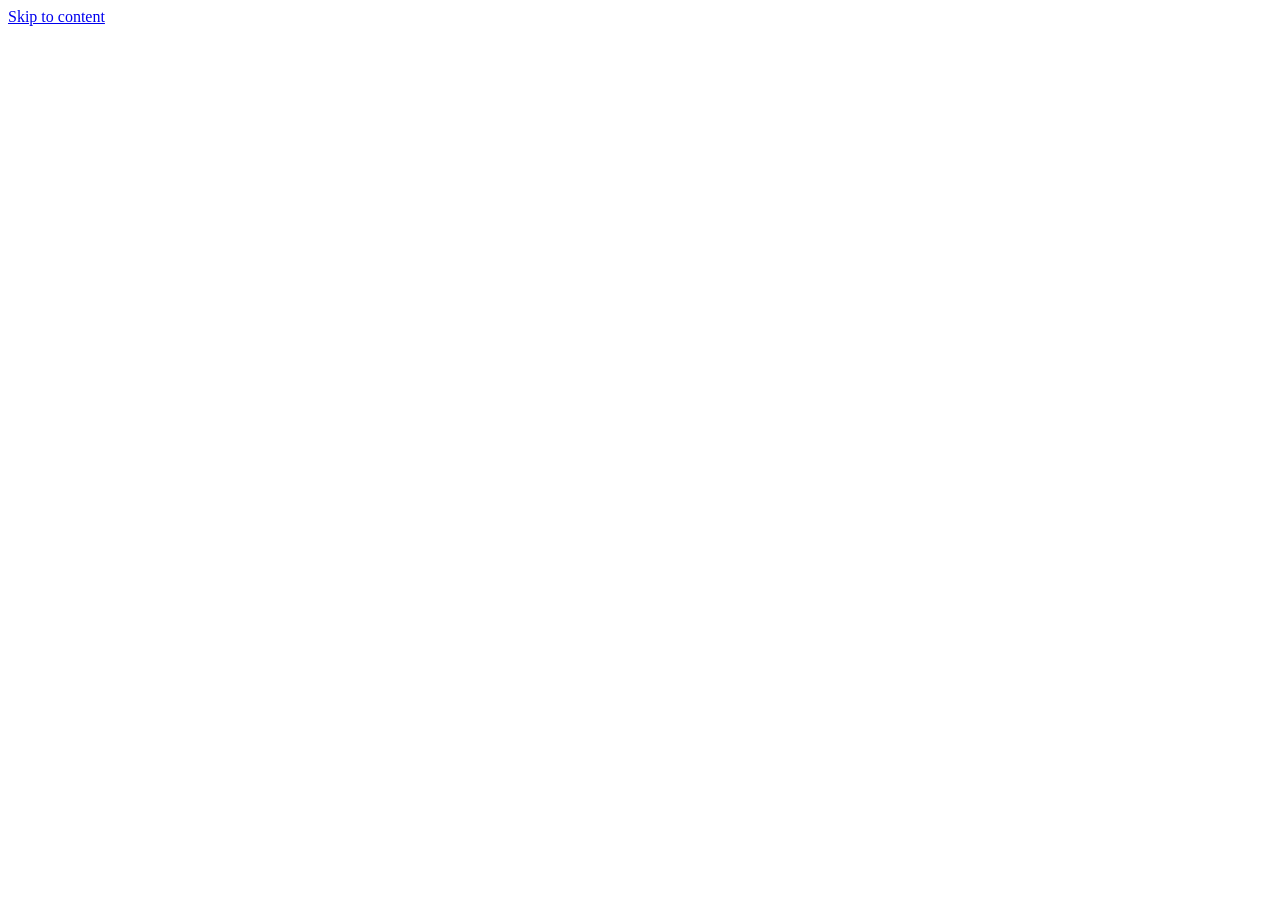
==== index.html @ ca54e582 "Add files via upload" ====
<!doctype html>
<html lang="en">
  <head>
    <meta charset="utf-8">
    <meta name="viewport" content="width=device-width, initial-scale=1">
    <meta name="description" content="Personal academic homepage — a draft to make your own.">
    <meta name="theme-color" content="#fbfcfb">
    <meta property="og:title" content="Your Name · Academic Homepage">
    <meta property="og:description" content="Personal academic homepage — a draft to make your own.">
    <meta property="og:type" content="website">
    <title>Your Name · Academic Homepage</title>
    <link rel="icon" href="assets/images/favicon.svg" type="image/svg+xml">
    <link rel="stylesheet" href="assets/styles.css">
    <script src="site-data.js" defer></script>
    <script src="assets/main.js" defer></script>
  </head>
  <body data-page="home">
    <a class="skip-link" href="#main-content">Skip to content</a>
    <header class="site-header" id="site-header"></header>
    <div class="page-layout">
      <aside class="profile" id="profile" aria-label="Personal profile"></aside>
      <main id="main-content" tabindex="-1"></main>
    </div>
    <footer class="site-footer" id="site-footer"></footer>
    <noscript><p class="noscript-notice">请启用 JavaScript 以显示主页内容。个人信息保存在 site-data.js 中。</p></noscript>
  </body>
</html>
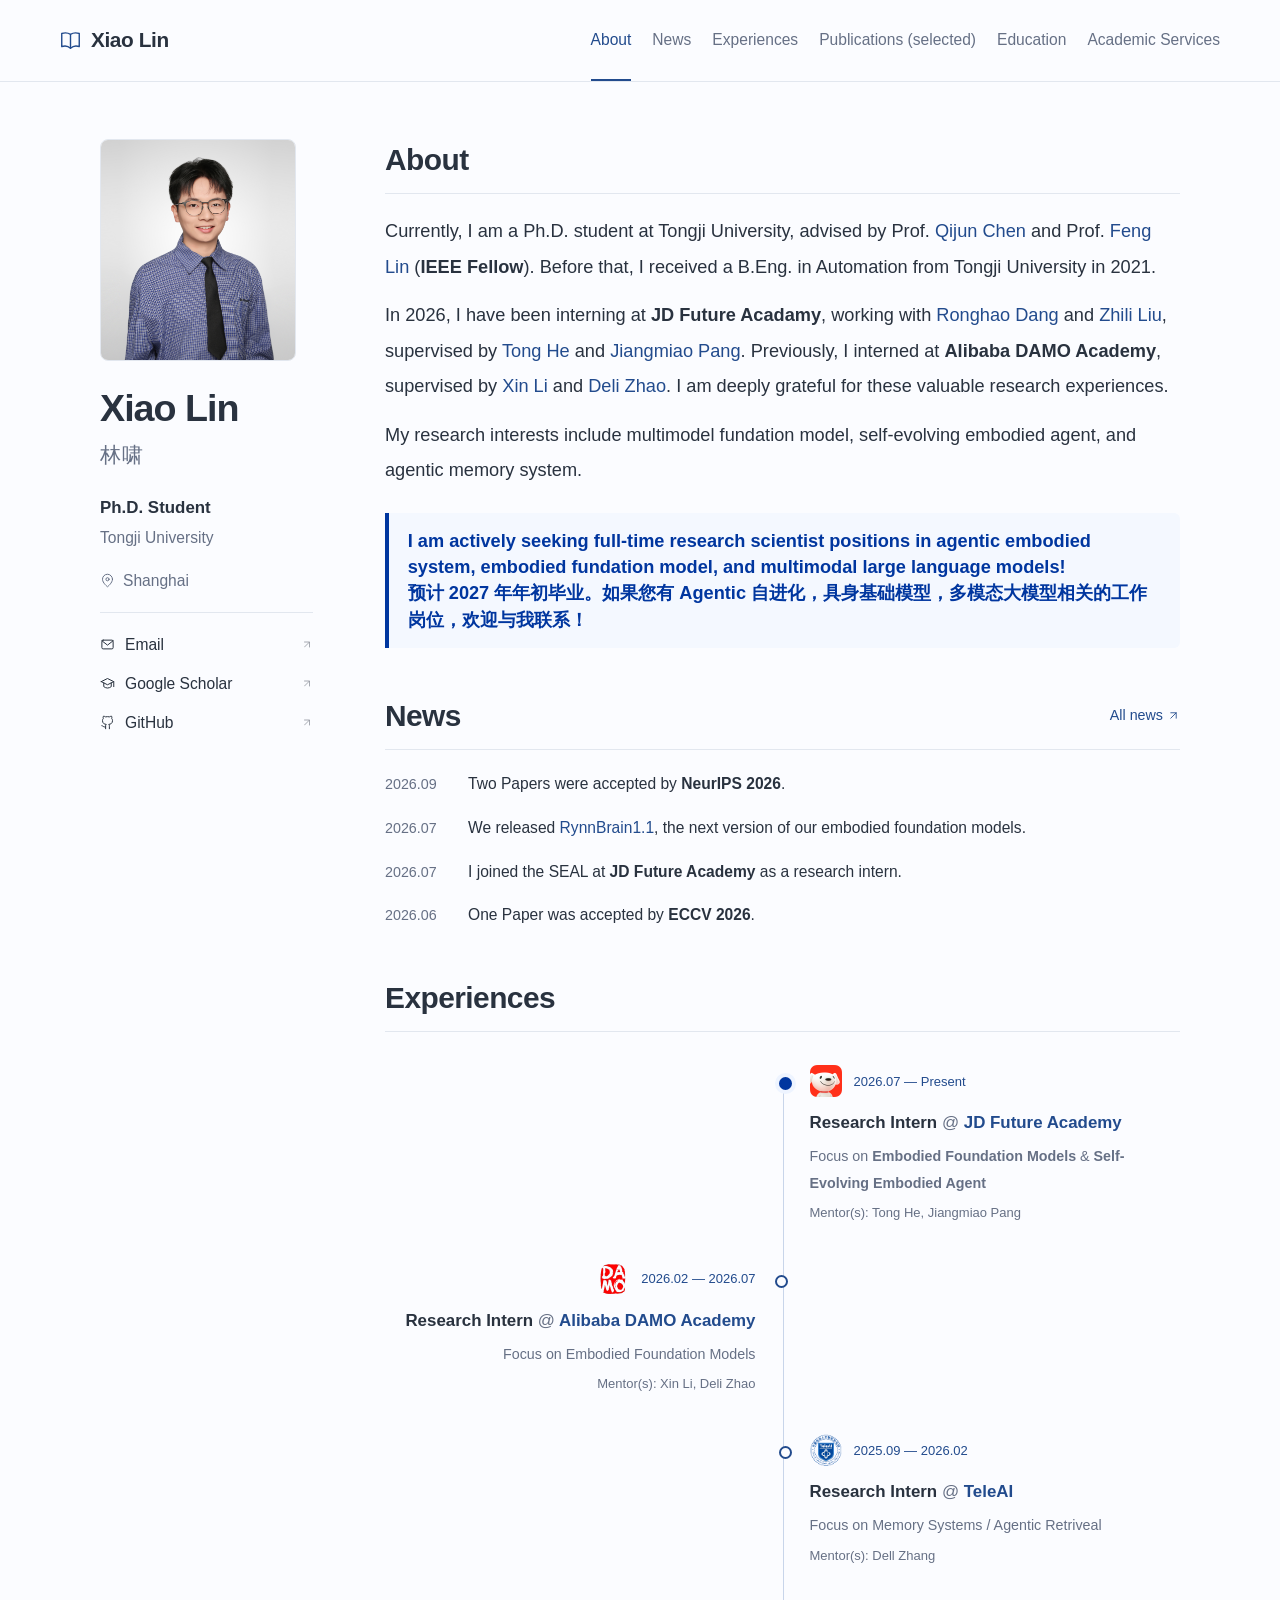
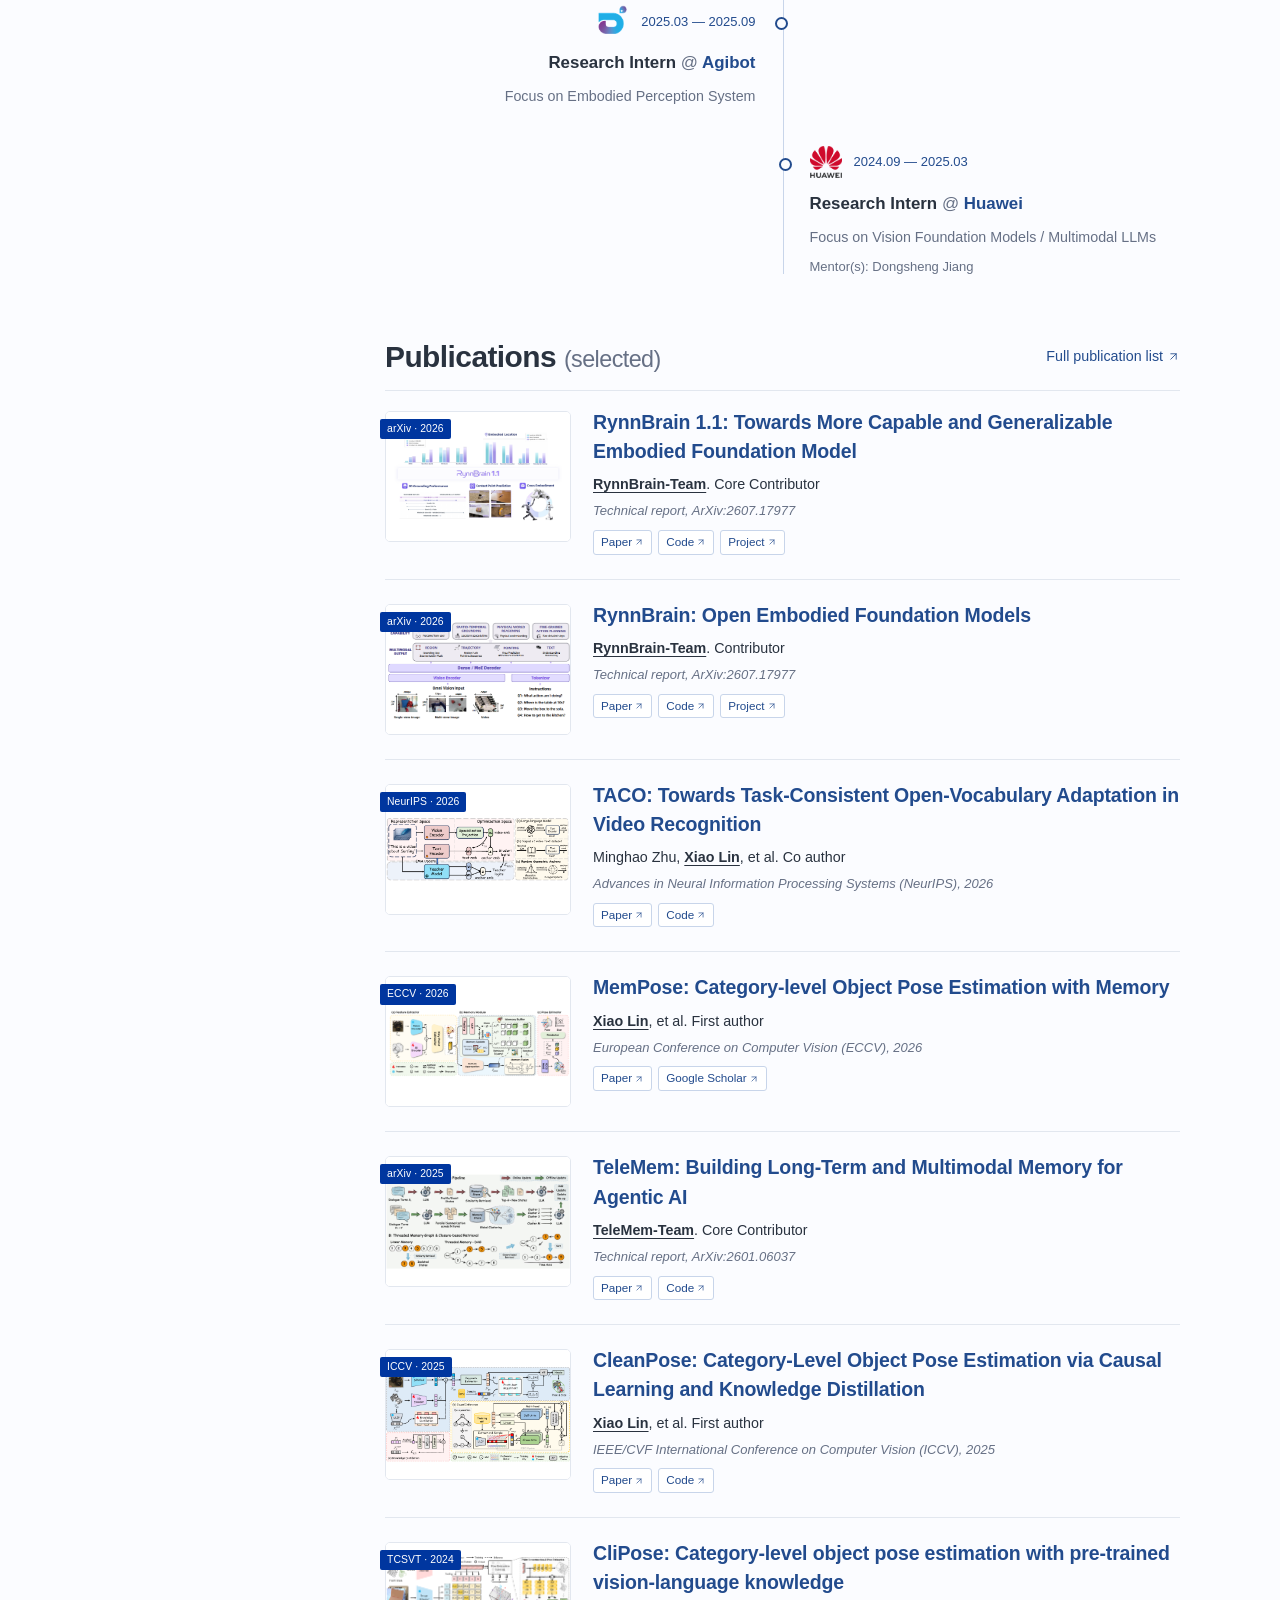
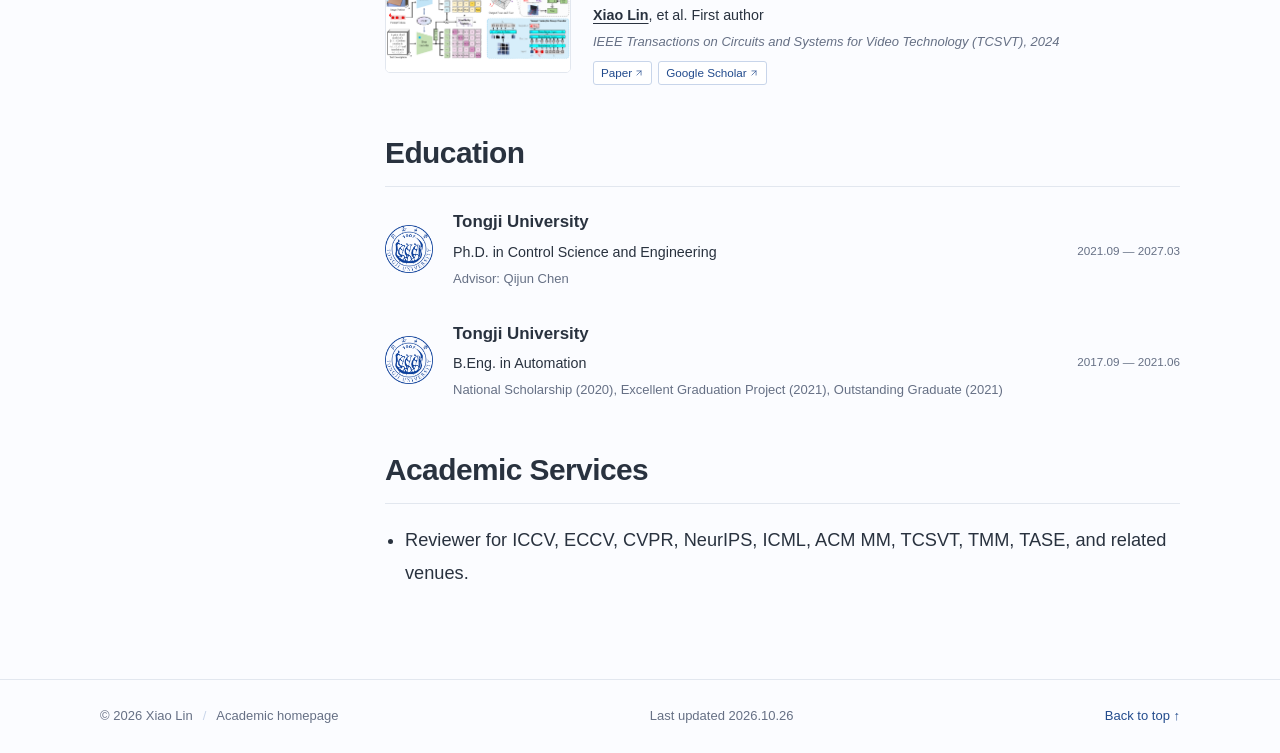
==== commit bed710f5: "Update personal homepage content, assets, and blue theme" ====
--- a/index.html
+++ b/index.html
@@ -4,12 +4,12 @@
     <meta charset="utf-8">
     <meta name="viewport" content="width=device-width, initial-scale=1">
     <meta name="description" content="Personal academic homepage — a draft to make your own.">
-    <meta name="theme-color" content="#fbfcfb">
+    <meta name="theme-color" content="#fbfcff">
     <meta property="og:title" content="Your Name · Academic Homepage">
     <meta property="og:description" content="Personal academic homepage — a draft to make your own.">
     <meta property="og:type" content="website">
     <title>Your Name · Academic Homepage</title>
-    <link rel="icon" href="assets/images/favicon.svg" type="image/svg+xml">
+    <link rel="icon" href="assets/images/favicon.svg?v=xl-blue" type="image/svg+xml">
     <link rel="stylesheet" href="assets/styles.css">
     <script src="site-data.js" defer></script>
     <script src="assets/main.js" defer></script>
--- a/assets/styles.css
+++ b/assets/styles.css
@@ -0,0 +1,276 @@
+:root {
+  --font-scale: 1.30;
+  --font-family: "Trebuchet MS", Helvetica, sans-serif;
+  --education-logo-size: 48px;
+  --experience-logo-size: 32px;
+  --background: #fbfcff;
+  --surface: #ffffff;
+  --text: #29323f;
+  --muted: #667085;
+  --accent: #224b8d;
+  --accent-strong: #00369f;
+  --accent-light: #eef4ff;
+  --accent-border: #c8d5ea;
+  --notice-background: #f4f8ff;
+  --placeholder-background: #f1f4f9;
+  --selection-background: #dce8ff;
+  --border: #e2e7ef;
+  --mono: Monaco, Consolas, "Lucida Console", monospace;
+}
+
+* { box-sizing: border-box; }
+html { font-size: calc(100% * var(--font-scale)); scroll-behavior: smooth; scroll-padding-top: 106px; }
+body {
+  margin: 0;
+  background: var(--background);
+  color: var(--text);
+  font-family: var(--font-family);
+  font-size: 0.875rem;
+  line-height: 1.75;
+  -webkit-font-smoothing: antialiased;
+}
+a { color: var(--accent); text-decoration: none; text-underline-offset: 4px; }
+a:hover { color: var(--accent-strong); text-decoration: underline; }
+button { font: inherit; }
+button, a { -webkit-tap-highlight-color: transparent; }
+:focus-visible { outline: 2px solid var(--accent); outline-offset: 5px; border-radius: 3px; }
+::selection { background: var(--selection-background); }
+[hidden] { display: none !important; }
+img { display: block; width: 100%; }
+p, h1, h2, h3 { margin-top: 0; }
+.icon { width: 18px; height: 18px; flex-shrink: 0; vertical-align: middle; }
+.sr-only { position: absolute; width: 1px; height: 1px; padding: 0; margin: -1px; overflow: hidden; clip: rect(0, 0, 0, 0); white-space: nowrap; border: 0; }
+.skip-link { position: fixed; top: -70px; left: 20px; padding: 10px 20px; background: var(--accent); color: white; z-index: 100; }
+.skip-link:hover { background: var(--accent-strong); color: white; }
+.skip-link:focus { top: 12px; }
+
+.site-header { position: sticky; top: 0; z-index: 20; background: rgba(251, 252, 255, .97); border-bottom: 1px solid var(--border); }
+.header-inner { max-width: 1240px; min-height: 76px; padding: 0 40px; margin: auto; display: flex; align-items: center; justify-content: space-between; gap: 24px; }
+.wordmark { display: flex; align-items: center; gap: 10px; font-weight: 650; font-size: 1rem; letter-spacing: -.4px; color: var(--text); flex-shrink: 0; }
+.wordmark .icon { width: 21px; height: 21px; color: var(--accent); }
+.wordmark:hover { text-decoration: none; color: var(--accent); }
+.navigation { display: flex; align-items: center; gap: 21px; }
+.navigation a { color: var(--muted); font-size: 0.75rem; white-space: nowrap; padding: 26px 0; border-bottom: 2px solid transparent; transition: color .15s; }
+.navigation a:hover, .navigation a[aria-current] { color: var(--accent); text-decoration: none; }
+.navigation a[aria-current] { border-bottom-color: var(--accent); }
+.menu-toggle { display: none; border: 1px solid var(--border); background: var(--surface); padding: 9px; border-radius: 5px; cursor: pointer; color: var(--text); }
+
+.page-layout { max-width: 1160px; padding: 57px 40px 90px; margin: auto; display: grid; grid-template-columns: 213px minmax(0, 1fr); gap: 72px; min-height: calc(100vh - 165px); }
+.profile { position: sticky; top: 115px; align-self: start; min-width: 0; }
+.portrait { width: 196px; aspect-ratio: 1 / 1.13; margin-bottom: 25px; border: 1px solid var(--border); border-radius: 8px; overflow: hidden; background: var(--placeholder-background); }
+.portrait img { height: 100%; object-fit: cover; }
+.portrait .image-fallback { height: 100%; display: flex; flex-direction: column; align-items: center; justify-content: center; color: var(--muted); background: radial-gradient(ellipse at 50% 30%, var(--background), var(--accent-light)); }
+.portrait .icon { height: 72px; width: 72px; stroke-width: .65; margin-bottom: 20px; }
+.portrait .image-fallback span { font: 0.5625rem var(--font-family); letter-spacing: 2px; }
+.portrait .image-fallback small { margin-top: 7px; font-size: 0.625rem; color: var(--muted); }
+.profile-name { font-size: 1.8125rem; line-height: 1.2; font-weight: 650; letter-spacing: -1px; margin-bottom: 6px; overflow-wrap: anywhere; }
+.profile-native { font-size: 1rem; color: var(--muted); margin-bottom: 20px; letter-spacing: 1px; }
+.profile-role { font-size: 0.8125rem; font-weight: 600; margin-bottom: 1px; }
+.profile-affiliation { font-size: 0.75rem; color: var(--muted); margin-bottom: 16px; }
+.profile-bio { color: var(--muted); font-size: 0.75rem; line-height: 1.85; margin-bottom: 17px; }
+.profile-location { display: flex; gap: 8px; align-items: center; color: var(--muted); font-size: 0.75rem; margin-bottom: 17px; }
+.profile-location .icon { width: 15px; height: 15px; }
+.profile-links { border-top: 1px solid var(--border); padding-top: 13px; display: grid; gap: 2px; }
+.profile-link { display: flex; gap: 10px; align-items: center; padding: 5px 0; color: var(--text); font-size: 0.75rem; }
+.profile-link .icon { width: 15px; height: 15px; }
+.profile-link .icon:last-child { margin-left: auto; width: 12px; opacity: .5; }
+.unconfigured { color: var(--muted); cursor: default; }
+.draft-label { display: flex; align-items: center; gap: 7px; margin-top: 26px; font: 0.5625rem var(--font-family); letter-spacing: 1.2px; color: var(--muted); }
+.draft-label > span { height: 5px; width: 5px; background: var(--accent-border); border-radius: 50%; }
+
+#main-content { min-width: 0; overflow-wrap: anywhere; }
+.content-section { margin-bottom: 47px; }
+.content-section:last-child { margin-bottom: 0; }
+.eyebrow { font: 0.625rem var(--font-family); text-transform: uppercase; letter-spacing: 1.8px; color: var(--muted); margin-bottom: 11px; }
+h1 { font-size: 2.125rem; line-height: 1.25; font-weight: 600; letter-spacing: -1.1px; margin-bottom: 25px; }
+.heading-period { color: var(--accent); }
+.about-copy p { font-size: 0.875rem; line-height: 1.95; margin-bottom: 13px; }
+.about-copy strong { color: var(--text); font-weight: 600; }
+.research-interests { margin-top: 22px; }
+.interest-label { display: block; color: var(--muted); font-size: 0.6875rem; margin-bottom: 9px; }
+.interest-tags { display: flex; flex-wrap: wrap; gap: 7px; }
+.interest-tags > span { background: var(--accent-light); color: var(--accent); border: 1px solid var(--accent-border); border-radius: 4px; padding: 3px 10px; font-size: 0.6875rem; }
+.draft-note { margin-top: 26px; border-left: 2px solid var(--accent-border); background: var(--notice-background); display: flex; gap: 12px; padding: 12px 15px; border-radius: 0 5px 5px 0; }
+.note-mark { display: grid; place-items: center; flex: 0 0 16px; height: 16px; border: 1px solid var(--accent); border-radius: 50%; color: var(--accent); font: 0.6875rem Georgia, serif; margin-top: 3px; }
+.draft-note p { font-size: 0.6875rem; line-height: 1.9; color: var(--accent); margin: 0; }
+.draft-note p > span { color: var(--muted); }
+code { font-family: var(--mono); font-size: .94em; }
+.personal-notice { margin-top: 24px; padding: 0.72rem 0.9rem; border-left: 4px solid var(--accent-strong); border-radius: 0 6px 6px 0; background: var(--notice-background); color: var(--accent-strong); font-weight: 700; line-height: 1.45; white-space: pre-line; }
+.section-heading { display: flex; flex-wrap: wrap; align-items: center; justify-content: space-between; gap: 8px 16px; border-bottom: 1px solid var(--border); padding-bottom: 12px; margin-bottom: 20px; }
+h2, .section-heading h1 { font-size: 1.4375rem; line-height: 1.4; font-weight: 600; letter-spacing: -.55px; margin-bottom: 0; }
+.heading-qualifier { color: var(--muted); font-size: .78em; font-weight: 400; white-space: nowrap; }
+.text-link { display: inline-flex; align-items: center; gap: 4px; font-size: 0.6875rem; font-weight: 500; }
+.text-link .icon { width: 13px; height: 13px; }
+.all-news { flex-shrink: 0; }
+.full-publications { flex-shrink: 0; margin-left: auto; white-space: nowrap; }
+.edit-guide { color: var(--muted); font-size: 0.6875rem; margin-top: -7px; margin-bottom: 22px; }
+.placeholder-badge { display: inline-block; font-size: 0.5625rem; font-weight: 400; border: 1px solid var(--border); background: var(--placeholder-background); color: var(--muted); border-radius: 3px; line-height: 1.6; padding: 1px 5px; white-space: nowrap; vertical-align: 1px; }
+
+.news-list { list-style: none; margin: 0; padding: 0; display: grid; gap: 15px; }
+.news-item { display: grid; grid-template-columns: 65px minmax(0, 1fr); gap: 18px; align-items: baseline; }
+.news-item time { font: 0.6875rem var(--font-family); color: var(--muted); padding-top: 3px; }
+.news-text { font-size: 0.75rem; line-height: 1.85; }
+.news-text .placeholder-badge { margin-right: 8px; }
+
+.publication-contribution-note { margin: 0 0 18px; color: var(--muted); font-size: 0.6875rem; line-height: 1.6; }
+.paper-list { display: grid; gap: 24px; }
+.paper { display: grid; grid-template-columns: 186px minmax(0, 1fr); align-items: start; gap: 22px; }
+.paper + .paper { border-top: 1px solid var(--border); padding-top: 24px; }
+.paper-visual { position: relative; }
+.paper-image-link { display: block; border-radius: 5px; }
+.paper-image-link:hover { text-decoration: none; }
+.paper-image { width: 100%; aspect-ratio: 1.42; background: var(--placeholder-background); border: 1px solid var(--border); border-radius: 5px; overflow: hidden; }
+.paper-image img { height: 100%; object-fit: contain; background: white; }
+.paper-image .image-fallback { height: 100%; display: flex; align-items: center; justify-content: center; flex-direction: column; color: var(--muted); }
+.paper-image .icon { width: 43px; height: 43px; stroke-width: .8; margin-bottom: 11px; }
+.paper-image .image-fallback span { font: 0.4375rem var(--font-family); letter-spacing: 1.1px; }
+.paper-image .image-fallback small { font-size: 0.5625rem; color: var(--muted); margin-top: 5px; }
+.paper-badge { position: absolute; top: 8px; left: -5px; max-width: calc(100% - 5px); padding: 1px 7px; background: var(--accent-strong); color: white; border-radius: 2px; font-size: 0.5rem; letter-spacing: .1px; pointer-events: none; }
+.paper h3 { font-size: 0.9375rem; font-weight: 600; letter-spacing: -.15px; line-height: 1.5; margin: -3px 0 6px; }
+.paper h3 > span { color: var(--accent); }
+.paper-authors { font-size: 0.6875rem; margin-bottom: 3px; }
+.paper-authors strong { font-weight: 600; text-decoration: underline; text-underline-offset: 3px; }
+.paper-venue { font-size: 0.625rem; font-style: italic; color: var(--muted); margin-bottom: 7px; }
+.paper-note { color: #a26b2d; font-style: normal; font-weight: 600; margin-left: 8px; }
+.paper-description { font-size: 0.6875rem; color: var(--muted); line-height: 1.8; margin-bottom: 10px; }
+.paper-links { display: flex; align-items: center; flex-wrap: wrap; gap: 6px; }
+.paper-link { display: inline-flex; align-items: center; gap: 2px; font-size: 0.5625rem; border: 1px solid var(--accent-border); padding: 1px 7px; border-radius: 3px; background: var(--surface); }
+.paper-link .icon { width: 10px; height: 10px; }
+a.paper-link:hover { background: var(--accent-light); text-decoration: none; border-color: var(--accent); }
+.paper-links .placeholder-badge { margin-left: 2px; }
+
+.education-list { display: grid; gap: 28px; }
+.education-item { display: grid; grid-template-columns: var(--education-logo-size) minmax(0, 1fr) auto; gap: 16px 20px; align-items: center; }
+.organization-logo { height: var(--education-logo-size); width: var(--education-logo-size); display: grid; place-items: center; flex-shrink: 0; }
+.organization-logo img { height: 100%; object-fit: contain; }
+.organization-logo .image-fallback { display: grid; place-items: center; width: 100%; height: 100%; border: 1px solid var(--border); border-radius: 7px; background: var(--placeholder-background); font: 0.625rem var(--font-family); color: var(--accent); letter-spacing: .5px; }
+.education-details h3 { font-size: 0.8125rem; font-weight: 600; margin: 0 0 3px; }
+.education-details p { font-size: 0.6875rem; margin: 0; }
+.education-details .education-description { color: var(--muted); font-size: 0.625rem; margin-top: 3px; }
+.education-meta { display: flex; flex-direction: column; align-items: end; gap: 7px; padding-top: 3px; font: 0.5625rem var(--font-family); color: var(--muted); }
+
+.timeline { position: relative; margin-top: 29px; padding: 4px 0 2px; }
+.timeline::before { content: ""; position: absolute; top: calc(var(--experience-logo-size) / 2 + 4px); bottom: 15px; width: 1px; left: 50%; background: var(--accent-border); }
+.timeline-item { position: relative; width: 50%; padding: 0 27px 30px 0; text-align: right; }
+.timeline-item:nth-child(odd) { margin-left: 50%; padding: 0 0 30px 27px; text-align: left; }
+.timeline-item:last-child { padding-bottom: 0; }
+.timeline-item::before { content: ""; position: absolute; top: calc(var(--experience-logo-size) / 2 - 4px); width: 9px; height: 9px; border-radius: 50%; background: var(--background); border: 2px solid var(--accent); right: -5px; }
+.timeline-item:nth-child(odd)::before { right: auto; left: -4px; }
+.timeline-item:first-child::before { background: var(--accent-strong); border-color: var(--accent-strong); box-shadow: 0 0 0 4px var(--accent-light); }
+.timeline-meta { display: flex; flex-wrap: wrap; align-items: center; justify-content: flex-end; gap: 10px 12px; margin-bottom: 12px; color: var(--accent); font: 0.625rem var(--font-family); }
+.timeline-item:nth-child(odd) .timeline-meta { justify-content: flex-start; }
+.timeline-meta .organization-logo { width: var(--experience-logo-size); height: var(--experience-logo-size); }
+.timeline-item h3 { font-size: 0.8125rem; line-height: 1.6; font-weight: 600; margin-bottom: 7px; }
+.organization-name { color: var(--accent); }
+.at-sign { color: var(--muted); font-weight: 400; }
+.timeline-description { font-size: 0.6875rem; color: var(--muted); line-height: 1.85; margin-bottom: 6px; }
+.timeline-mentors { font-size: 0.625rem; color: var(--muted); margin-bottom: 8px; }
+.service-list { margin: 0; padding-left: 20px; list-style: disc; font-size: 0.875rem; line-height: 1.8; }
+.service-list li + li { margin-top: 8px; }
+.service-list .placeholder-badge { margin-left: 9px; }
+
+.archive-intro { margin-bottom: 38px; }
+.back-link { margin: 0 0 38px; }
+.archive-intro h1 { margin-bottom: 12px; }
+.archive-summary { color: var(--muted); font-size: 0.75rem; margin-bottom: 24px; }
+.archive-summary > span { margin: 0 10px; }
+.archive-year { margin-bottom: 38px; }
+.archive-year h2 { font-size: 1.3125rem; }
+.archive-year .news-list { gap: 19px; }
+.year-count { font: 0.625rem var(--font-family); color: var(--muted); }
+.empty-state { border: 1px dashed var(--border); padding: 30px; text-align: center; color: var(--muted); }
+.configuration-error { border: 1px solid var(--border); border-radius: 6px; padding: 24px; background: var(--surface); }
+.configuration-error h1 { font-size: 1.5rem; }
+.site-footer { border-top: 1px solid var(--border); }
+.footer-inner { max-width: 1160px; padding: 25px 40px; margin: auto; display: flex; align-items: center; justify-content: space-between; gap: 20px; color: var(--muted); font-size: 0.625rem; }
+.footer-divider { color: var(--accent-border); margin: 0 10px; }
+.footer-inner .text-link { font-size: 0.625rem; }
+.noscript-notice { margin: 30px auto; padding: 20px; max-width: 600px; border: 1px solid var(--border); }
+
+@media (max-width: 1100px) {
+  .header-inner { min-height: 68px; padding-inline: 30px; }
+  .menu-toggle { display: flex; }
+  .navigation { display: none; position: absolute; top: 67px; right: 30px; left: 30px; padding: 12px; background: var(--surface); border: 1px solid var(--border); border-radius: 0 0 6px 6px; box-shadow: 0 12px 24px #29323f0a; grid-template-columns: repeat(2, minmax(0, 1fr)); gap: 2px; }
+  .navigation.is-open { display: grid; }
+  .navigation a { padding: 10px 12px; border: 0; border-radius: 3px; }
+  .navigation a[aria-current] { background: var(--accent-light); }
+  .page-layout { gap: 42px; padding-inline: 30px; grid-template-columns: 195px minmax(0, 1fr); }
+  .portrait { width: 180px; }
+  .paper { grid-template-columns: 160px minmax(0, 1fr); gap: 18px; }
+  .education-item { grid-template-columns: var(--education-logo-size) minmax(0, 1fr); gap: 4px 16px; }
+  .education-item > .organization-logo { grid-row: span 2; }
+  .education-meta { grid-column: 2; flex-direction: row; flex-wrap: wrap; align-items: center; padding-top: 0; }
+}
+
+@media (max-width: 760px) {
+  html { scroll-padding-top: 90px; }
+  .header-inner { padding-inline: 22px; min-height: 62px; }
+  .navigation { top: 61px; left: 22px; right: 22px; }
+  .page-layout { display: block; padding: 32px 22px 55px; max-width: 650px; }
+  .profile { position: static; display: grid; grid-template-columns: 108px minmax(0, 1fr); gap: 0 22px; padding-bottom: 29px; margin-bottom: 34px; border-bottom: 1px solid var(--border); }
+  .portrait { width: 108px; margin-bottom: 0; grid-column: 1; grid-row: 1; }
+  .portrait .icon { width: 43px; height: 43px; margin-bottom: 9px; }
+  .portrait .image-fallback span { font-size: 0.4375rem; letter-spacing: 1px; }
+  .portrait .image-fallback small { display: none; }
+  .profile-identity { grid-column: 2; grid-row: 1; align-self: center; }
+  .profile-name { font-size: 1.5625rem; }
+  .profile-native { font-size: 0.8125rem; margin-bottom: 12px; }
+  .profile-role { font-size: 0.6875rem; }
+  .profile-affiliation { font-size: 0.6875rem; margin-bottom: 0; }
+  .profile-details { grid-column: 1 / -1; margin-top: 18px; }
+  .profile-bio { margin-bottom: 9px; }
+  .profile-location { font-size: 0.6875rem; margin-bottom: 10px; }
+  .profile-links { display: flex; flex-wrap: wrap; gap: 2px 18px; border: 0; padding: 0; }
+  .profile-link { font-size: 0.625rem; gap: 5px; }
+  .profile-link .icon { width: 13px; height: 13px; }
+  .profile-link .icon:last-child { display: none; }
+  .draft-label { margin-top: 16px; font-size: 0.5rem; }
+  h1 { font-size: 1.875rem; }
+  h2, .section-heading h1 { font-size: 1.375rem; }
+  .about-copy p { font-size: 0.8125rem; }
+  .content-section { margin-bottom: 36px; }
+  .paper { grid-template-columns: 155px minmax(0, 1fr); }
+  .timeline { padding-left: 1px; }
+  .timeline::before { left: 5px; }
+  .timeline-item, .timeline-item:nth-child(odd) { width: 100%; margin-left: 0; padding: 0 0 27px 28px; text-align: left; }
+  .timeline-item:last-child { padding-bottom: 0; }
+  .timeline-item::before, .timeline-item:nth-child(odd)::before { left: 0; right: auto; }
+  .timeline-meta, .timeline-item:nth-child(odd) .timeline-meta { justify-content: flex-start; }
+  .footer-inner { padding: 23px 22px; flex-wrap: wrap; gap: 9px 20px; }
+  .footer-inner > span:first-child { flex: 1 0 100%; }
+  .footer-inner > .text-link { margin-left: auto; }
+}
+
+@media (max-width: 440px) {
+  .paper { grid-template-columns: 1fr; gap: 16px; }
+  .paper-visual { max-width: 100%; }
+  .paper-image { aspect-ratio: 2.2; }
+  .paper-image .icon { width: 49px; height: 49px; }
+  .paper-badge { font-size: 0.5625rem; padding: 2px 8px; }
+  .paper h3 { font-size: 0.9375rem; }
+  .paper-authors, .paper-description { font-size: 0.75rem; }
+  .paper-venue { font-size: 0.6875rem; }
+  .paper-link { font-size: 0.625rem; padding: 3px 8px; }
+  .news-item { grid-template-columns: 57px minmax(0, 1fr); gap: 10px; }
+  .news-text { font-size: 0.75rem; }
+  .news-item time { font-size: 0.625rem; }
+  .education-item { column-gap: 14px; }
+  .education-details h3 { font-size: 0.75rem; }
+  .education-meta { flex-wrap: wrap; }
+  .draft-note { padding: 11px; gap: 9px; }
+}
+
+@media (prefers-reduced-motion: reduce) {
+  html { scroll-behavior: auto; }
+  *, *::before, *::after { transition: none !important; }
+}
+
+@media print {
+  .site-header, .site-footer, .draft-label, .draft-note, .edit-guide, .skip-link, .all-news { display: none; }
+  body { background: white; font-size: 0.6875rem; }
+  .page-layout { padding: 0; display: grid; grid-template-columns: 170px minmax(0, 1fr); gap: 30px; }
+  .profile { position: static; display: block; border: 0; }
+  .portrait { width: 150px; }
+  .paper, .education-item, .timeline-item { break-inside: avoid; }
+  .content-section { margin-bottom: 25px; }
+}
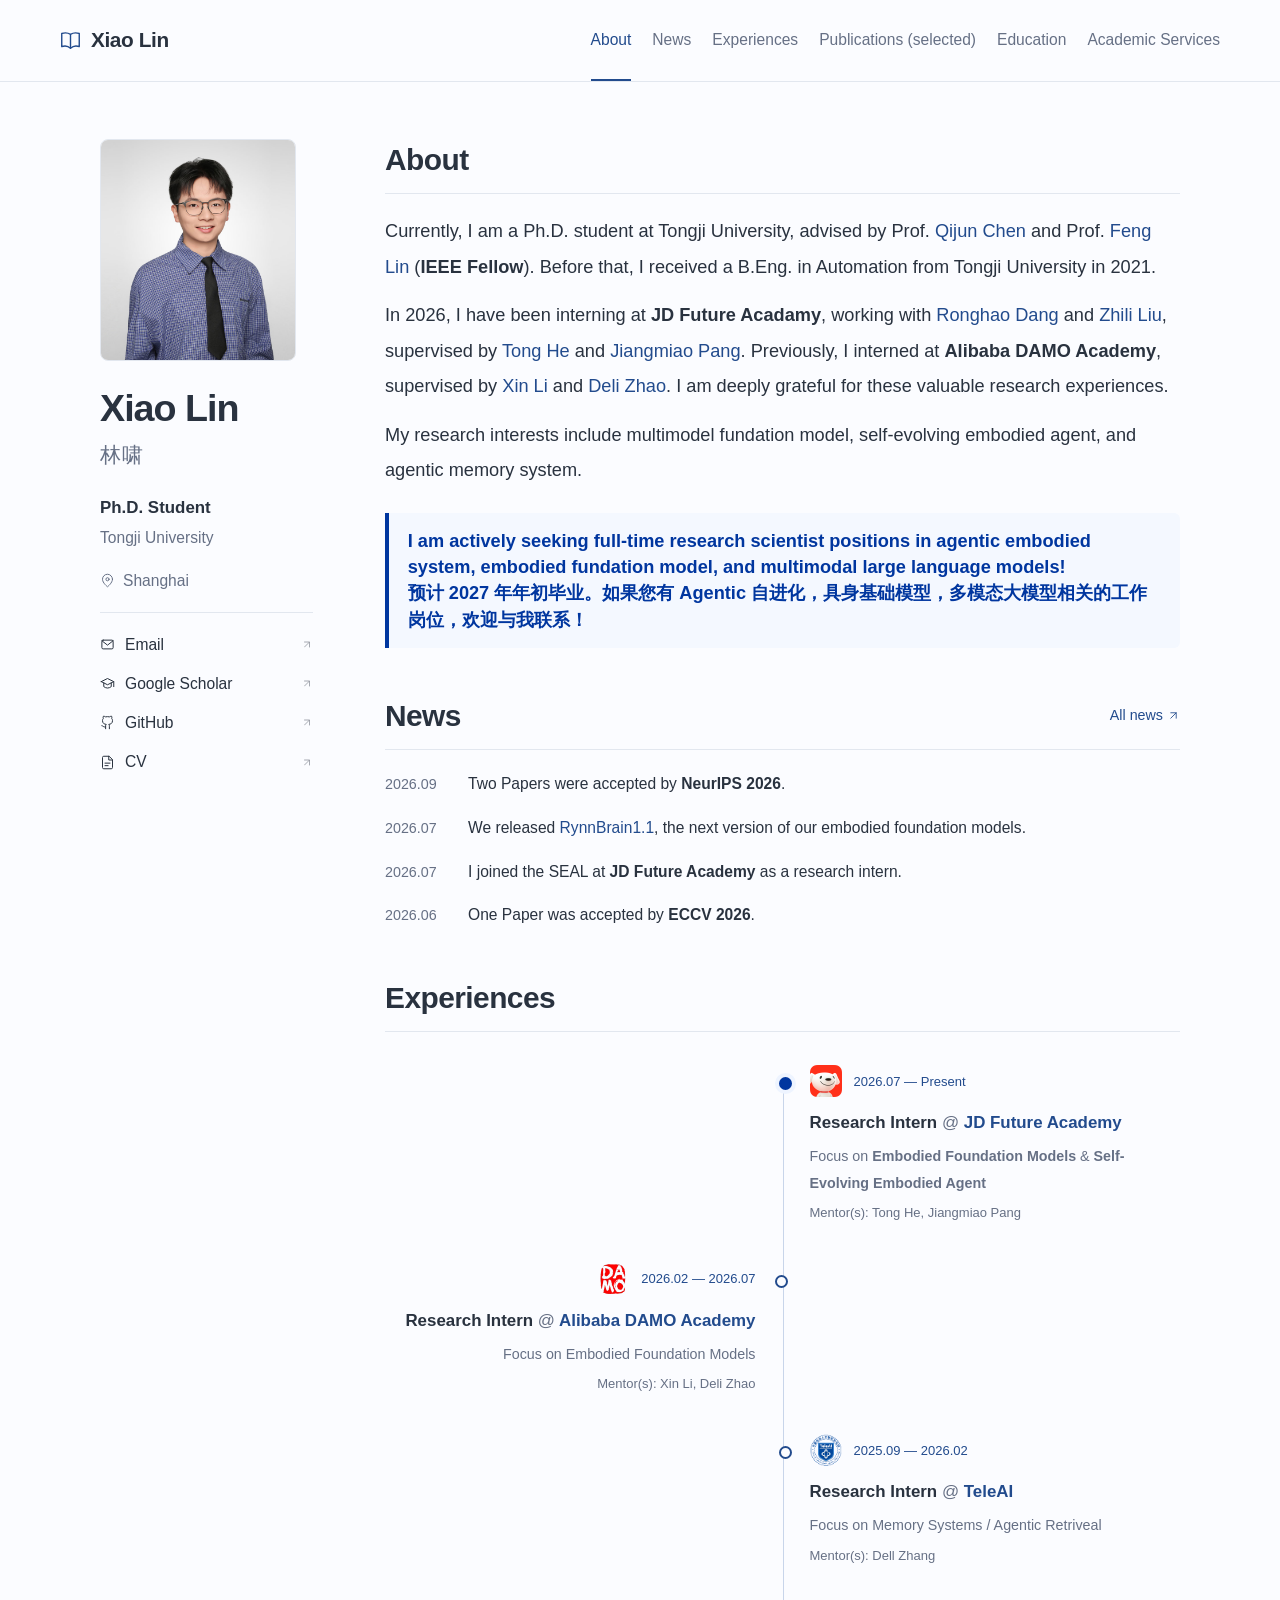
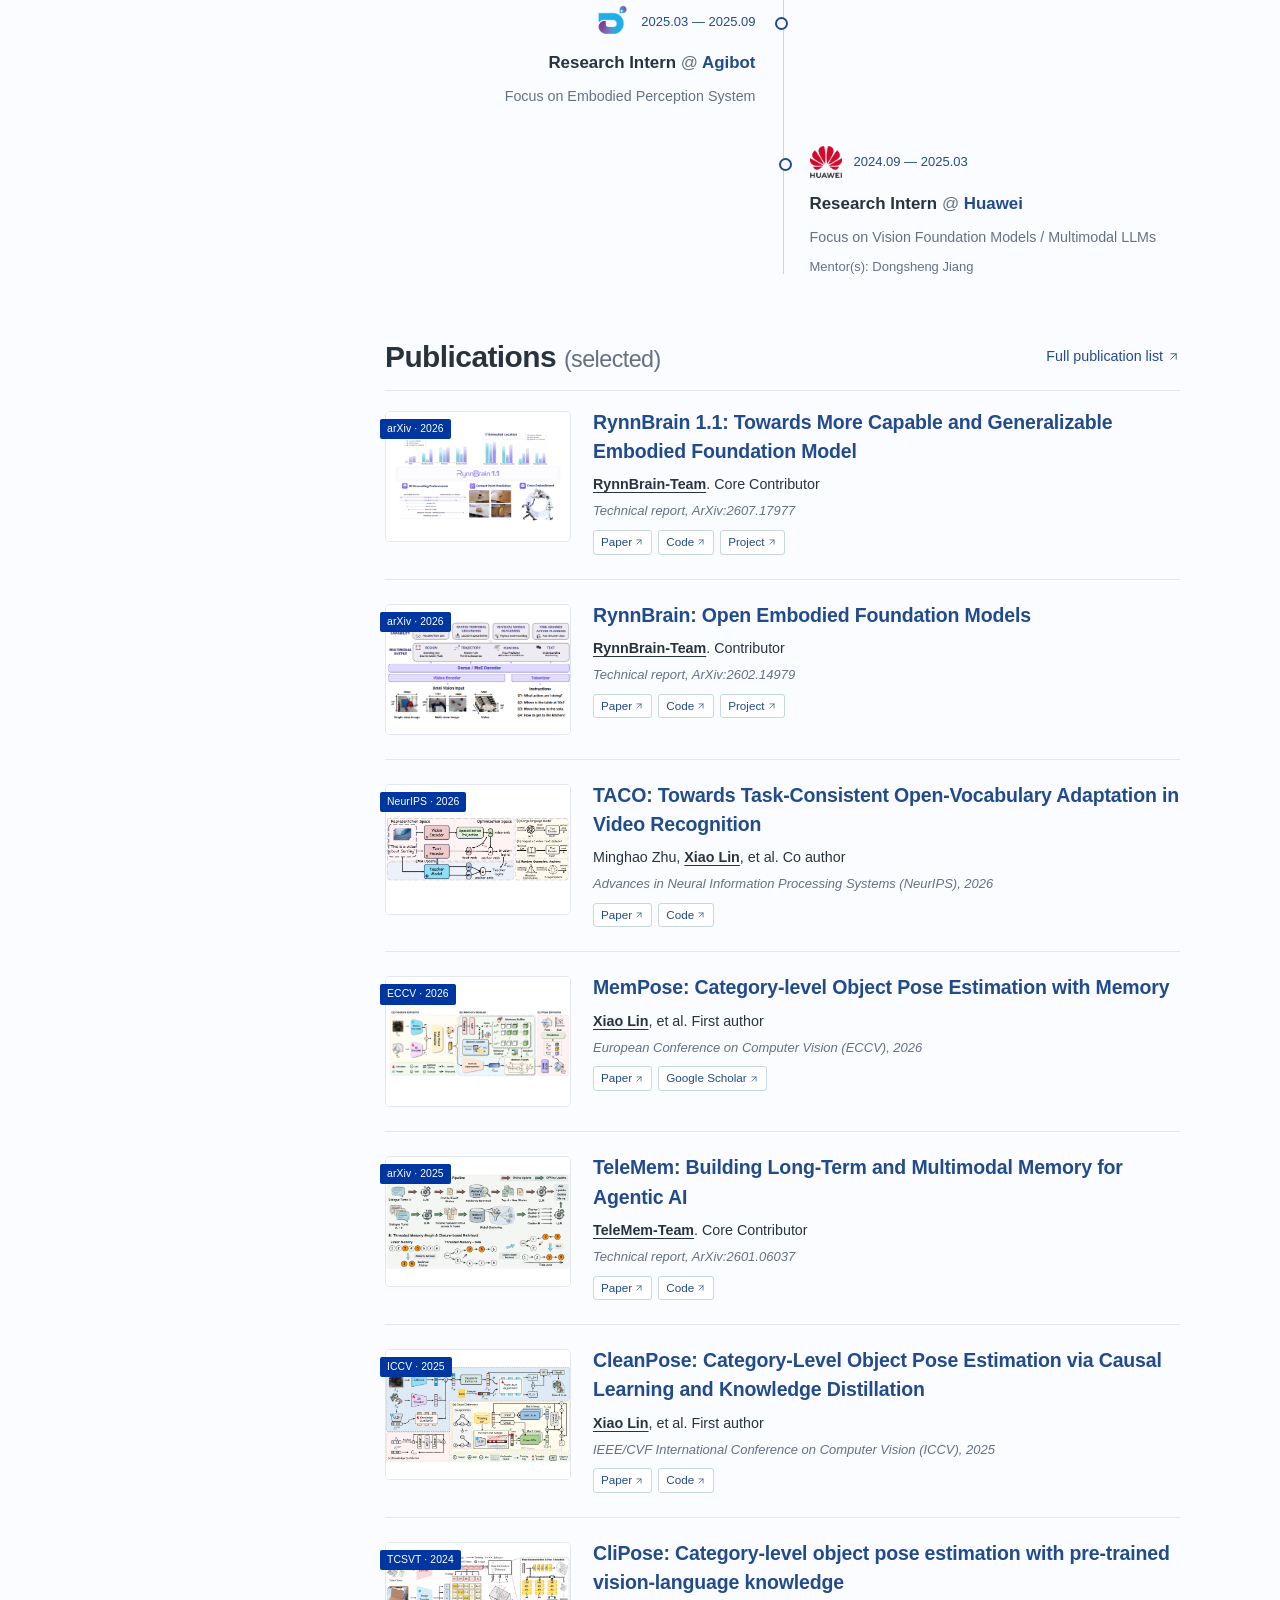
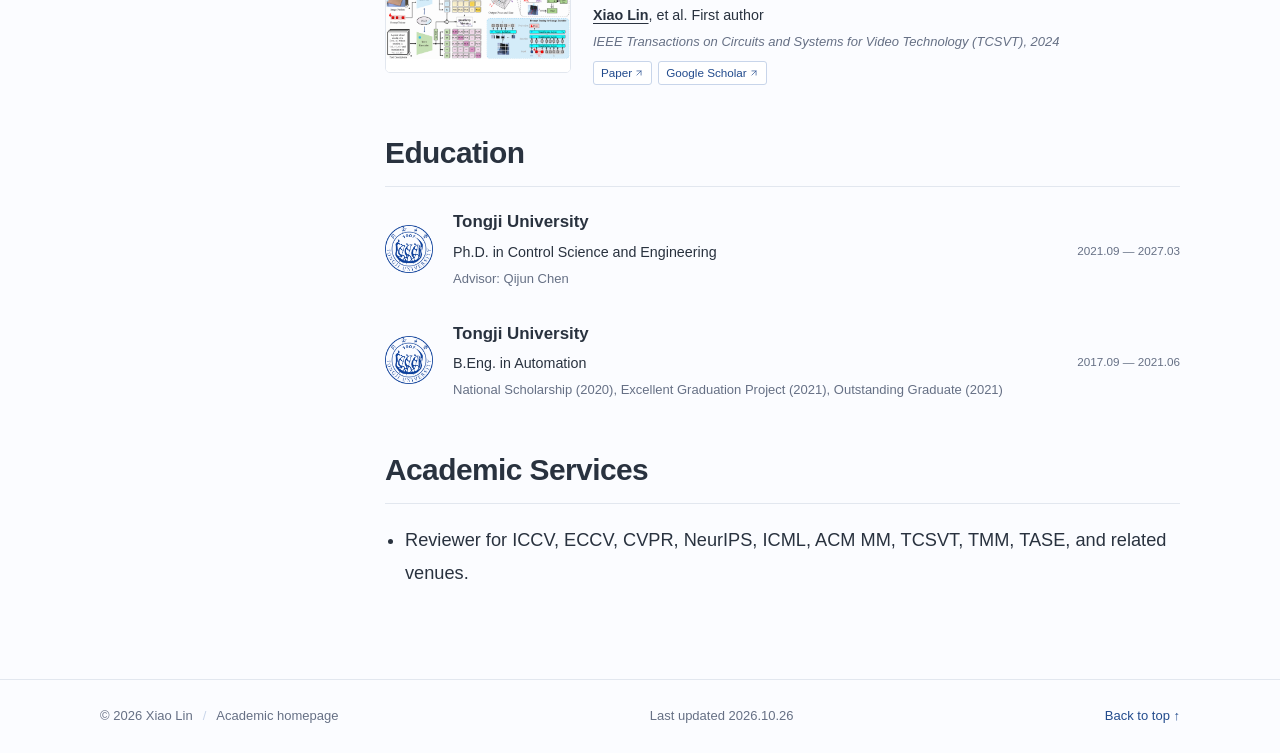
==== commit e33fb048: "Set bilingual page title and preserve legacy site URLs" ====
--- a/index.html
+++ b/index.html
@@ -5,10 +5,10 @@
     <meta name="viewport" content="width=device-width, initial-scale=1">
     <meta name="description" content="Personal academic homepage — a draft to make your own.">
     <meta name="theme-color" content="#fbfcff">
-    <meta property="og:title" content="Your Name · Academic Homepage">
+    <meta property="og:title" content="Xiao Lin ｜ 林啸">
     <meta property="og:description" content="Personal academic homepage — a draft to make your own.">
     <meta property="og:type" content="website">
-    <title>Your Name · Academic Homepage</title>
+    <title>Xiao Lin ｜ 林啸</title>
     <link rel="icon" href="assets/images/favicon.svg?v=xl-blue" type="image/svg+xml">
     <link rel="stylesheet" href="assets/styles.css">
     <script src="site-data.js" defer></script>
